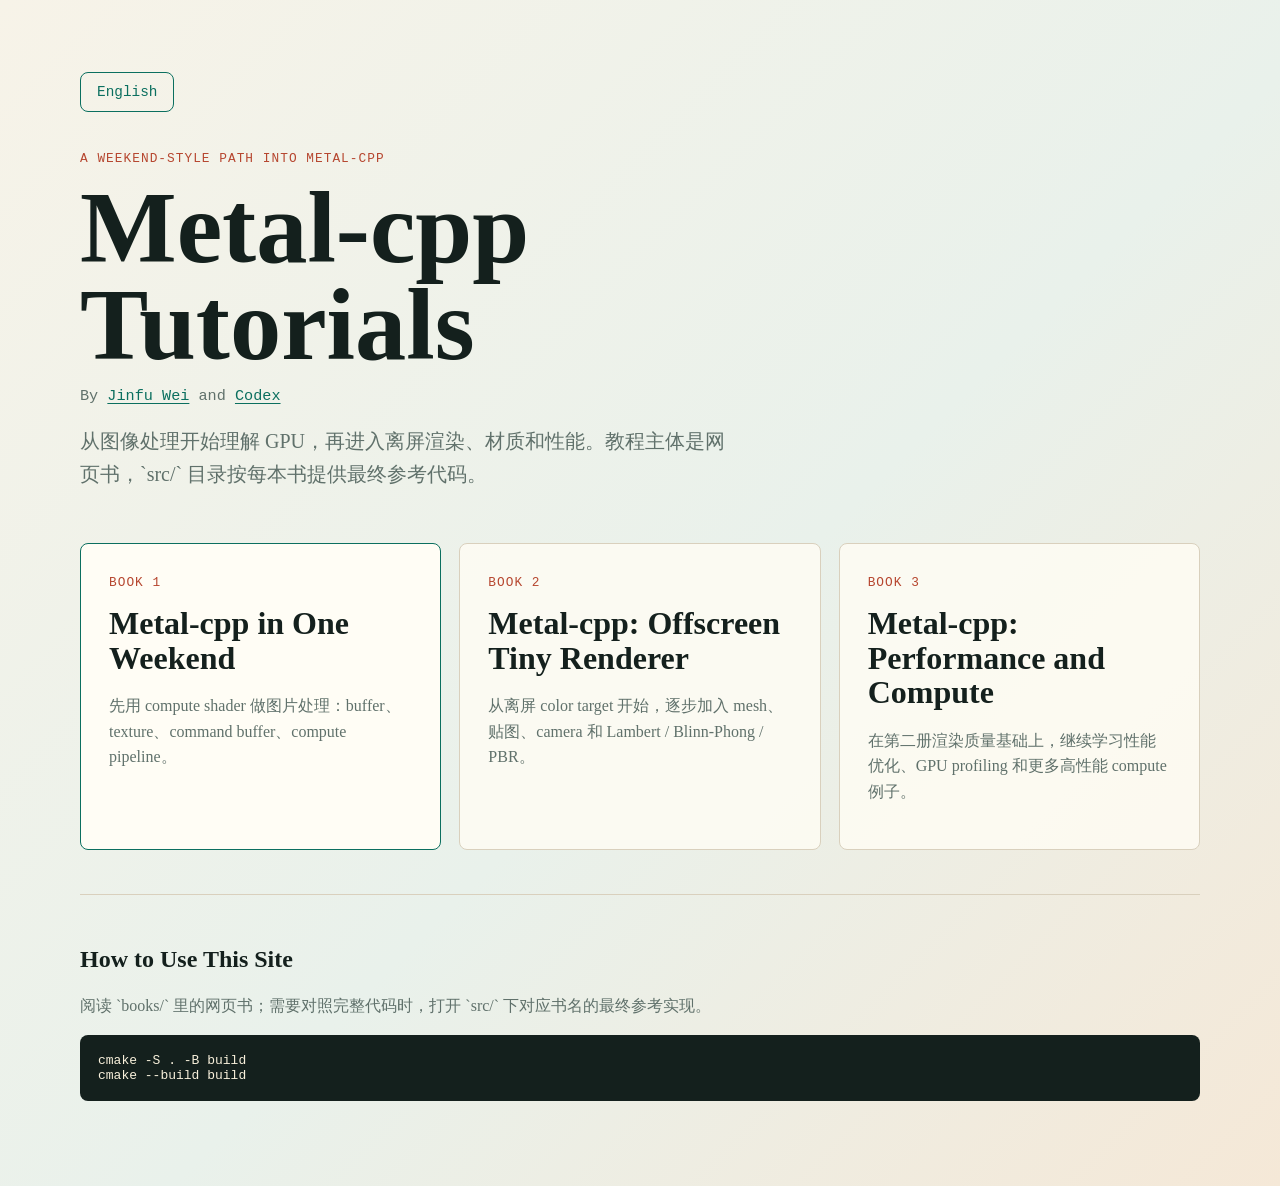
==== index.html @ 22da6bca "Initial commit" ====
<!doctype html>
<html lang="zh-CN">
<head>
  <meta charset="utf-8">
  <meta name="viewport" content="width=device-width, initial-scale=1">
  <title>Metal-cpp Tutorials</title>
  <meta name="description" content="Metal-cpp 中文教程系列，覆盖 GPU 图像处理、离屏渲染、材质、PBR、性能优化和 compute 示例。">
  <link rel="canonical" href="https://weijinfu.github.io/metal-cpp-tutorials/cn/">
  <link rel="alternate" hreflang="en" href="https://weijinfu.github.io/metal-cpp-tutorials/">
  <link rel="alternate" hreflang="x-default" href="https://weijinfu.github.io/metal-cpp-tutorials/">
  <link rel="stylesheet" href="style/site.css">
</head>
<body>
  <main class="site-shell">
    <header class="hero">
      <a class="language-link" href="/metal-cpp-tutorials/" hreflang="en" lang="en">English</a>
      <p class="eyebrow">A weekend-style path into Metal-cpp</p>
      <h1>Metal-cpp Tutorials</h1>
      <p class="site-author">By <a href="https://weijinfu.github.io">Jinfu Wei</a> and <a href="https://chatgpt.com/codex">Codex</a></p>
      <p class="lede">从图像处理开始理解 GPU，再进入离屏渲染、材质和性能。教程主体是网页书，`src/` 目录按每本书提供最终参考代码。</p>
    </header>

    <section class="book-grid" aria-label="Books">
      <a class="book-card primary" href="books/MetalCppInOneWeekend.html">
        <span class="book-kicker">Book 1</span>
        <h2>Metal-cpp in One Weekend</h2>
        <p>先用 compute shader 做图片处理：buffer、texture、command buffer、compute pipeline。</p>
      </a>

      <a class="book-card" href="books/MetalCppTheNextWeek.html">
        <span class="book-kicker">Book 2</span>
        <h2>Metal-cpp: Offscreen Tiny Renderer</h2>
        <p>从离屏 color target 开始，逐步加入 mesh、贴图、camera 和 Lambert / Blinn-Phong / PBR。</p>
      </a>

      <a class="book-card" href="books/MetalCppTheRestOfYourLife.html">
        <span class="book-kicker">Book 3</span>
        <h2>Metal-cpp: Performance and Compute</h2>
        <p>在第二册渲染质量基础上，继续学习性能优化、GPU profiling 和更多高性能 compute 例子。</p>
      </a>
    </section>

    <section class="notes">
      <h2>How to Use This Site</h2>
      <p>阅读 `books/` 里的网页书；需要对照完整代码时，打开 `src/` 下对应书名的最终参考实现。</p>
      <pre><code>cmake -S . -B build
cmake --build build</code></pre>
    </section>
  </main>
</body>
</html>
---- style/site.css ----
:root {
  color-scheme: light;
  --ink: #14201d;
  --muted: #60716b;
  --paper: #f7f3e8;
  --panel: #fffdf5;
  --line: #d9d0bd;
  --accent: #0b6f5f;
  --accent-2: #b6462f;
}

* {
  box-sizing: border-box;
}

body {
  margin: 0;
  background: linear-gradient(135deg, #f7f3e8 0%, #e9f1eb 55%, #f5e8d7 100%);
  color: var(--ink);
  font-family: Georgia, "Times New Roman", serif;
}

.site-shell {
  width: min(1120px, calc(100% - 40px));
  margin: 0 auto;
  padding: 72px 0;
}

.hero {
  max-width: 780px;
}

.language-link {
  display: inline-flex;
  align-items: center;
  min-height: 40px;
  margin-bottom: 26px;
  padding: 0 16px;
  border: 1px solid var(--accent);
  border-radius: 8px;
  color: var(--accent);
  font-family: ui-monospace, SFMono-Regular, Menlo, monospace;
  font-size: 0.9rem;
  text-decoration: none;
}

.language-link:hover {
  background: rgba(11, 111, 95, 0.1);
}

.eyebrow,
.book-kicker {
  color: var(--accent-2);
  font-family: ui-monospace, SFMono-Regular, Menlo, monospace;
  font-size: 0.8rem;
  letter-spacing: 0.08em;
  text-transform: uppercase;
}

h1 {
  margin: 12px 0 18px;
  font-size: clamp(3rem, 8vw, 6.5rem);
  line-height: 0.95;
  letter-spacing: 0;
}

.lede {
  max-width: 660px;
  color: var(--muted);
  font-size: 1.25rem;
  line-height: 1.65;
}

.site-author {
  margin: -4px 0 18px;
  color: var(--muted);
  font-family: ui-monospace, SFMono-Regular, Menlo, monospace;
  font-size: 0.95rem;
}

.site-author a {
  color: var(--accent);
  text-decoration-thickness: 0.08em;
  text-underline-offset: 0.18em;
}

.book-grid {
  display: grid;
  grid-template-columns: repeat(3, minmax(0, 1fr));
  gap: 18px;
  margin-top: 52px;
}

.book-card {
  display: block;
  min-height: 280px;
  padding: 28px;
  border: 1px solid var(--line);
  border-radius: 8px;
  background: rgba(255, 253, 245, 0.82);
  color: inherit;
  text-decoration: none;
}

.book-card.primary {
  background: #fffdf5;
  border-color: var(--accent);
}

.book-card h2 {
  margin: 16px 0 18px;
  font-size: 2rem;
  line-height: 1.08;
}

.book-card p,
.notes p {
  color: var(--muted);
  line-height: 1.6;
}

.notes {
  margin-top: 44px;
  padding-top: 32px;
  border-top: 1px solid var(--line);
}

pre {
  overflow-x: auto;
  padding: 18px;
  border-radius: 8px;
  background: #14201d;
  color: #f8f0db;
}

@media (max-width: 820px) {
  .book-grid {
    grid-template-columns: 1fr;
  }

  .site-shell {
    width: min(100% - 28px, 720px);
    padding: 44px 0;
  }
}
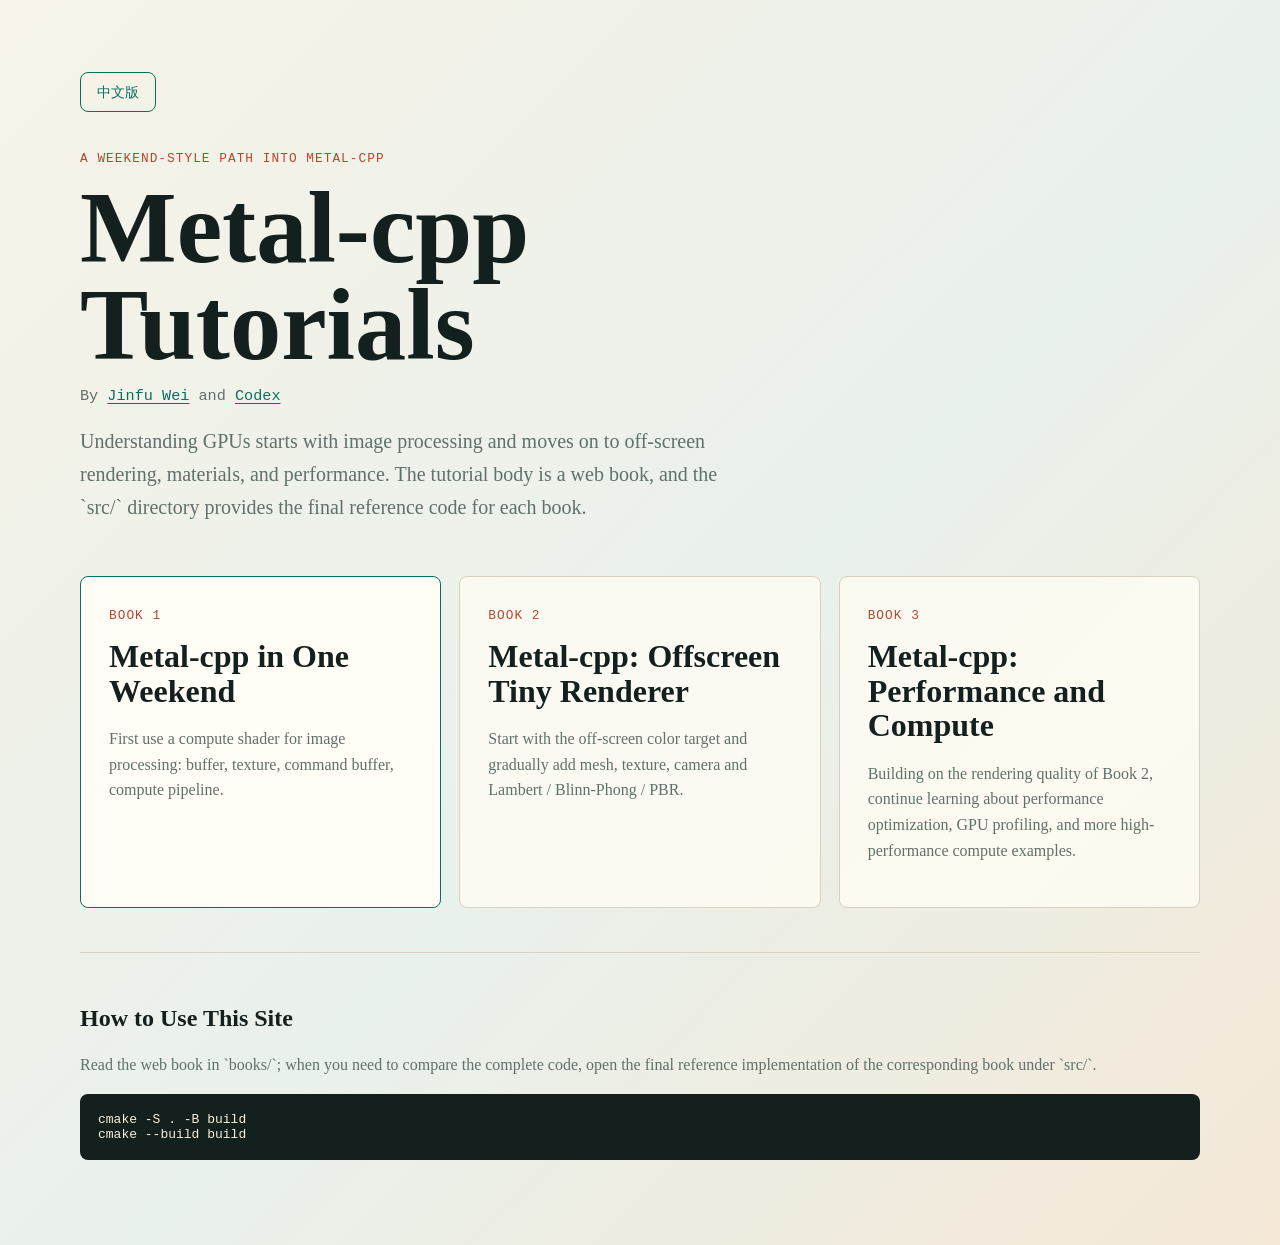
==== commit 4c8358c0: "Initial commit" ====
--- a/index.html
+++ b/index.html
@@ -1,51 +1,48 @@
 <!doctype html>
-<html lang="zh-CN">
+
+<html lang="en">
 <head>
-  <meta charset="utf-8">
-  <meta name="viewport" content="width=device-width, initial-scale=1">
-  <title>Metal-cpp Tutorials</title>
-  <meta name="description" content="Metal-cpp 中文教程系列，覆盖 GPU 图像处理、离屏渲染、材质、PBR、性能优化和 compute 示例。">
-  <link rel="canonical" href="https://weijinfu.github.io/metal-cpp-tutorials/cn/">
-  <link rel="alternate" hreflang="en" href="https://weijinfu.github.io/metal-cpp-tutorials/">
-  <link rel="alternate" hreflang="x-default" href="https://weijinfu.github.io/metal-cpp-tutorials/">
-  <link rel="stylesheet" href="style/site.css">
+<meta charset="utf-8"/>
+<meta content="width=device-width, initial-scale=1" name="viewport"/>
+<title>Metal-cpp Tutorials</title>
+<meta content="A practical Metal-cpp tutorial series covering GPU image processing, offscreen rendering, materials, PBR, performance, and compute examples." name="description"/>
+<link href="https://weijinfu.github.io/metal-cpp-tutorials/" rel="canonical"/>
+<link href="https://weijinfu.github.io/metal-cpp-tutorials/" hreflang="en" rel="alternate"/>
+<link href="https://weijinfu.github.io/metal-cpp-tutorials/" hreflang="x-default" rel="alternate"/>
+<link href="style/site.css" rel="stylesheet"/>
 </head>
 <body>
-  <main class="site-shell">
-    <header class="hero">
-      <a class="language-link" href="/metal-cpp-tutorials/" hreflang="en" lang="en">English</a>
-      <p class="eyebrow">A weekend-style path into Metal-cpp</p>
-      <h1>Metal-cpp Tutorials</h1>
-      <p class="site-author">By <a href="https://weijinfu.github.io">Jinfu Wei</a> and <a href="https://chatgpt.com/codex">Codex</a></p>
-      <p class="lede">从图像处理开始理解 GPU，再进入离屏渲染、材质和性能。教程主体是网页书，`src/` 目录按每本书提供最终参考代码。</p>
-    </header>
-
-    <section class="book-grid" aria-label="Books">
-      <a class="book-card primary" href="books/MetalCppInOneWeekend.html">
-        <span class="book-kicker">Book 1</span>
-        <h2>Metal-cpp in One Weekend</h2>
-        <p>先用 compute shader 做图片处理：buffer、texture、command buffer、compute pipeline。</p>
-      </a>
-
-      <a class="book-card" href="books/MetalCppTheNextWeek.html">
-        <span class="book-kicker">Book 2</span>
-        <h2>Metal-cpp: Offscreen Tiny Renderer</h2>
-        <p>从离屏 color target 开始，逐步加入 mesh、贴图、camera 和 Lambert / Blinn-Phong / PBR。</p>
-      </a>
-
-      <a class="book-card" href="books/MetalCppTheRestOfYourLife.html">
-        <span class="book-kicker">Book 3</span>
-        <h2>Metal-cpp: Performance and Compute</h2>
-        <p>在第二册渲染质量基础上，继续学习性能优化、GPU profiling 和更多高性能 compute 例子。</p>
-      </a>
-    </section>
-
-    <section class="notes">
-      <h2>How to Use This Site</h2>
-      <p>阅读 `books/` 里的网页书；需要对照完整代码时，打开 `src/` 下对应书名的最终参考实现。</p>
-      <pre><code>cmake -S . -B build
+<main class="site-shell">
+<header class="hero">
+<a class="language-link" href="/metal-cpp-tutorials/cn/" hreflang="zh-CN" lang="zh-CN">中文版</a>
+<p class="eyebrow">A weekend-style path into Metal-cpp</p>
+<h1>Metal-cpp Tutorials</h1>
+<p class="site-author">By <a href="https://weijinfu.github.io">Jinfu Wei</a> and <a href="https://chatgpt.com/codex">Codex</a></p>
+<p class="lede">Understanding GPUs starts with image processing and moves on to off-screen rendering, materials, and performance. The tutorial body is a web book, and the `src/` directory provides the final reference code for each book.</p>
+</header>
+<section aria-label="Books" class="book-grid">
+<a class="book-card primary" href="books/MetalCppInOneWeekend.html">
+<span class="book-kicker">Book 1</span>
+<h2>Metal-cpp in One Weekend</h2>
+<p>First use a compute shader for image processing: buffer, texture, command buffer, compute pipeline.</p>
+</a>
+<a class="book-card" href="books/MetalCppTheNextWeek.html">
+<span class="book-kicker">Book 2</span>
+<h2>Metal-cpp: Offscreen Tiny Renderer</h2>
+<p>Start with the off-screen color target and gradually add mesh, texture, camera and Lambert / Blinn-Phong / PBR.</p>
+</a>
+<a class="book-card" href="books/MetalCppTheRestOfYourLife.html">
+<span class="book-kicker">Book 3</span>
+<h2>Metal-cpp: Performance and Compute</h2>
+<p>Building on the rendering quality of Book 2, continue learning about performance optimization, GPU profiling, and more high-performance compute examples.</p>
+</a>
+</section>
+<section class="notes">
+<h2>How to Use This Site</h2>
+<p>Read the web book in `books/`; when you need to compare the complete code, open the final reference implementation of the corresponding book under `src/`.</p>
+<pre><code>cmake -S . -B build
 cmake --build build</code></pre>
-    </section>
-  </main>
+</section>
+</main>
 </body>
 </html>
